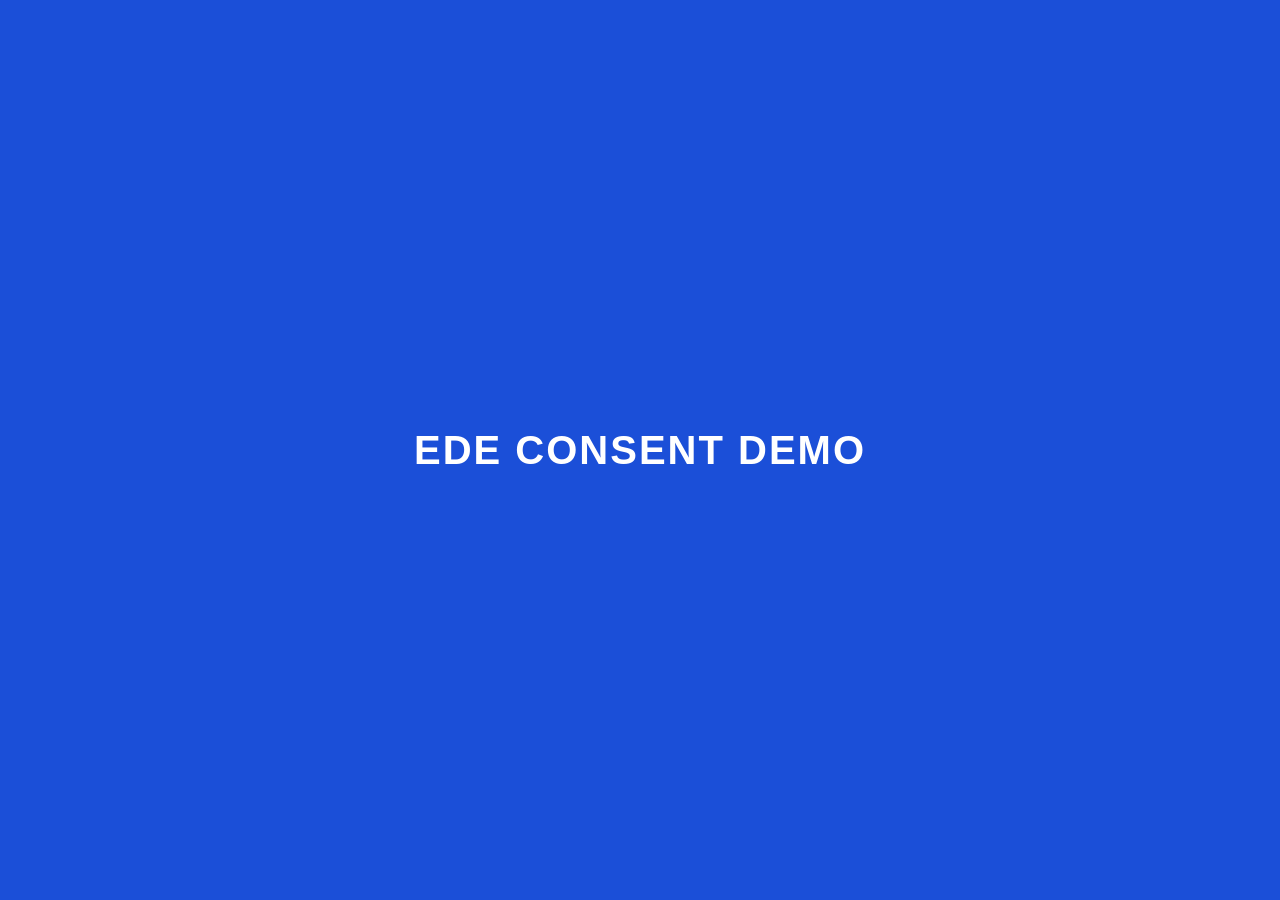
==== index.html @ 280b6920 "Email Demo APP" ====
<!DOCTYPE html>
<html lang="en">
<head>
  <meta charset="UTF-8" />
  <meta name="viewport" content="width=device-width, initial-scale=1.0" />
  <title>EDE Consent Demo</title>
  <link rel="stylesheet" href="styles.css" />
</head>
<body class="index-page">
  <h1 class="index-title">EDE CONSENT DEMO</h1>
</body>
</html>
---- styles.css ----
* {
  box-sizing: border-box;
  margin: 0;
  padding: 0;
}

body {
  font-family: -apple-system, BlinkMacSystemFont, 'Segoe UI', Roboto, sans-serif;
  background: #f0f2f5;
  color: #1a1a2e;
  min-height: 100vh;
}

/* ── Index page ── */
.index-page {
  display: flex;
  align-items: center;
  justify-content: center;
  min-height: 100vh;
  background: #1b4fd8;
}

.index-title {
  color: #fff;
  font-size: 2.5rem;
  font-weight: 700;
  letter-spacing: 0.05em;
  text-align: center;
}

/* ── Page header bar ── */
.page-header {
  background: #1b4fd8;
  padding: 20px 32px;
  display: flex;
  align-items: center;
  gap: 18px;
}

.header-icon-circle {
  width: 52px;
  height: 52px;
  background: rgba(255, 255, 255, 0.25);
  border-radius: 50%;
  display: flex;
  align-items: center;
  justify-content: center;
  flex-shrink: 0;
}

.header-icon-circle svg {
  width: 26px;
  height: 26px;
  fill: #fff;
}

.header-text h1 {
  color: #fff;
  font-size: 1.25rem;
  font-weight: 700;
  line-height: 1.3;
}

.header-text p {
  color: rgba(255, 255, 255, 0.85);
  font-size: 0.875rem;
  margin-top: 2px;
}

/* ── Main container ── */
.container {
  max-width: 1100px;
  margin: 28px auto;
  padding: 0 20px 40px;
  display: flex;
  flex-direction: column;
  gap: 20px;
}

/* ── Cards ── */
.card {
  background: #fff;
  border: 1px solid #e2e6ea;
  border-radius: 8px;
  padding: 24px;
}

.card-title {
  display: flex;
  align-items: center;
  gap: 10px;
  margin-bottom: 16px;
}

.card-title svg {
  width: 20px;
  height: 20px;
  fill: #1b4fd8;
  flex-shrink: 0;
}

.card-title h2 {
  font-size: 1rem;
  font-weight: 700;
  color: #1a1a2e;
}

/* ── Consent paragraph ── */
.consent-text {
  font-size: 0.9375rem;
  line-height: 1.65;
  color: #333;
}

.consent-text .client {
  color: #1b4fd8;
  font-weight: 700;
}

.consent-text .year {
  color: #1b4fd8;
  font-weight: 700;
}

/* ── Two-column layout ── */
.two-col {
  display: grid;
  grid-template-columns: 1fr 1fr;
  gap: 20px;
}

@media (max-width: 700px) {
  .two-col { grid-template-columns: 1fr; }
}

/* ── Details grid ── */
.details-grid {
  display: grid;
  grid-template-columns: repeat(auto-fill, minmax(140px, 1fr));
  gap: 20px 32px;
  margin-top: 8px;
}

.detail-item {
  display: flex;
  flex-direction: column;
  gap: 4px;
}

.detail-label {
  font-size: 0.75rem;
  font-weight: 600;
  color: #888;
  text-transform: uppercase;
  letter-spacing: 0.06em;
}

.detail-value {
  font-size: 0.9375rem;
  font-weight: 600;
  color: #1a1a2e;
}

/* ── Authorization notice box ── */
.notice-box {
  background: #fffbeb;
  border: 1px solid #f59e0b;
  border-radius: 6px;
  padding: 16px;
  display: flex;
  gap: 12px;
  align-items: flex-start;
  margin-top: 8px;
}

.notice-box svg {
  width: 20px;
  height: 20px;
  fill: #d97706;
  flex-shrink: 0;
  margin-top: 2px;
}

.notice-box h3 {
  font-size: 0.9rem;
  font-weight: 700;
  color: #92400e;
  margin-bottom: 4px;
}

.notice-box p {
  font-size: 0.875rem;
  color: #78350f;
  line-height: 1.5;
}

/* ── Action buttons ── */
.actions {
  display: flex;
  gap: 14px;
}

.btn-approve,
.btn-deny {
  display: flex;
  align-items: center;
  gap: 8px;
  padding: 12px 28px;
  font-size: 0.9375rem;
  font-weight: 600;
  border-radius: 6px;
  cursor: pointer;
  border: 2px solid transparent;
  transition: opacity 0.15s;
}

.btn-approve {
  background: #1b4fd8;
  color: #fff;
  border-color: #1b4fd8;
}

.btn-deny {
  background: #fff;
  color: #dc2626;
  border-color: #dc2626;
}

.btn-approve:hover { opacity: 0.88; }
.btn-deny:hover   { background: #fef2f2; }

.btn-approve svg,
.btn-deny svg {
  width: 16px;
  height: 16px;
}

.btn-approve svg { fill: #fff; }
.btn-deny svg   { fill: #dc2626; }

/* ── Modal overlay ── */
.modal-overlay {
  display: none;
  position: fixed;
  inset: 0;
  background: rgba(0, 0, 0, 0.45);
  z-index: 100;
  align-items: center;
  justify-content: center;
}

.modal-overlay.show { display: flex; }

.modal-box {
  background: #fff;
  border-radius: 10px;
  padding: 36px 40px;
  max-width: 420px;
  width: 90%;
  text-align: center;
  box-shadow: 0 8px 32px rgba(0,0,0,0.18);
}

.modal-icon {
  width: 56px;
  height: 56px;
  border-radius: 50%;
  display: flex;
  align-items: center;
  justify-content: center;
  margin: 0 auto 16px;
}

.modal-icon.approve { background: #dcfce7; }
.modal-icon.deny    { background: #fee2e2; }

.modal-icon svg { width: 28px; height: 28px; }
.modal-icon.approve svg { fill: #16a34a; }
.modal-icon.deny svg    { fill: #dc2626; }

.modal-box h2 {
  font-size: 1.15rem;
  font-weight: 700;
  color: #1a1a2e;
  margin-bottom: 8px;
}

.modal-box p {
  font-size: 0.9rem;
  color: #555;
  line-height: 1.6;
  margin-bottom: 24px;
}

.modal-close {
  background: #1b4fd8;
  color: #fff;
  border: none;
  border-radius: 6px;
  padding: 10px 28px;
  font-size: 0.9375rem;
  font-weight: 600;
  cursor: pointer;
}

.modal-close:hover { opacity: 0.88; }
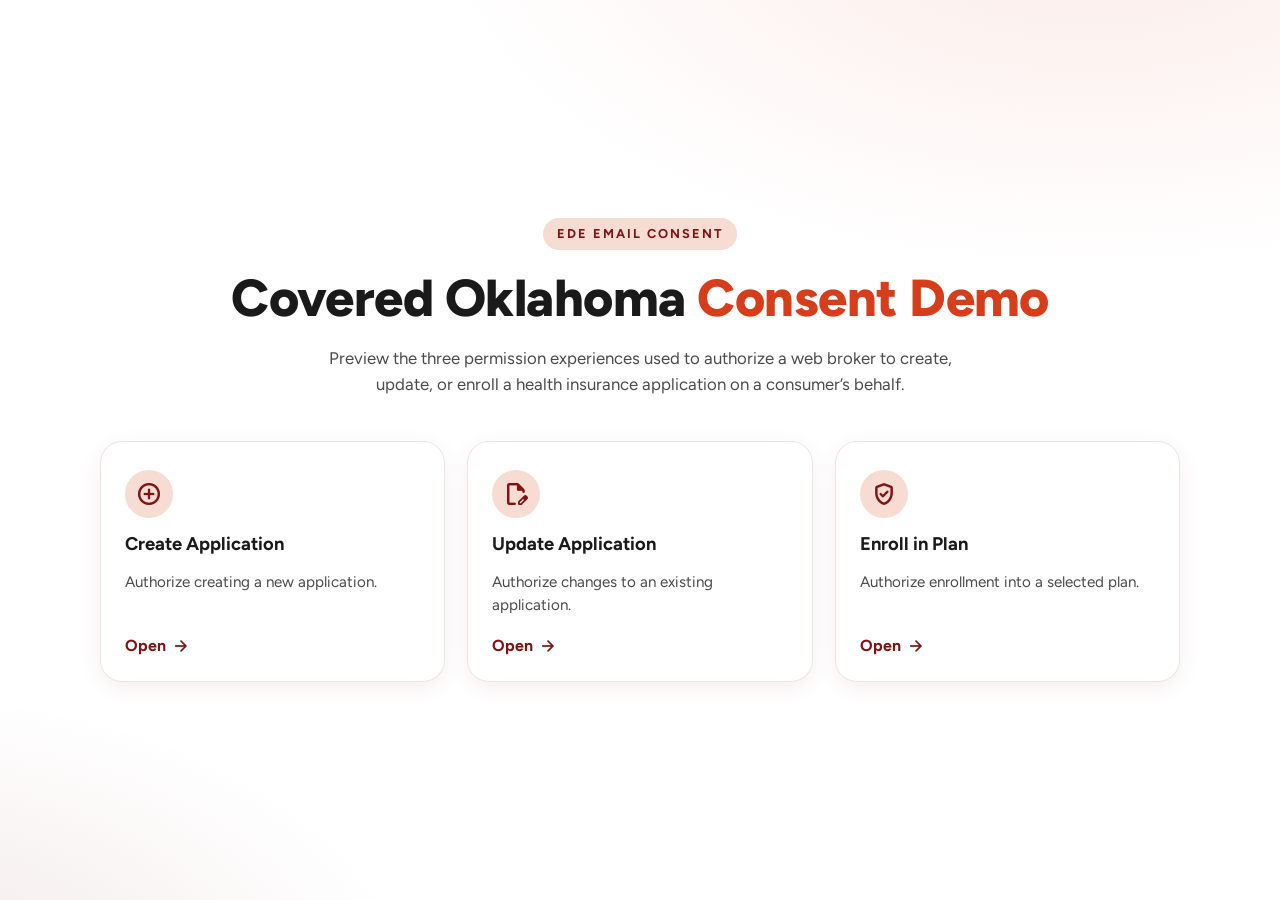
==== commit 86bea154: "changed look and feel" ====
--- a/index.html
+++ b/index.html
@@ -4,9 +4,62 @@
   <meta charset="UTF-8" />
   <meta name="viewport" content="width=device-width, initial-scale=1.0" />
   <title>EDE Consent Demo</title>
+  <link rel="preconnect" href="https://fonts.googleapis.com" />
+  <link rel="preconnect" href="https://fonts.gstatic.com" crossorigin />
+  <link
+    href="https://fonts.googleapis.com/css2?family=Figtree:wght@400;500;600;700;800&display=swap"
+    rel="stylesheet"
+  />
+  <link
+    href="https://fonts.googleapis.com/css2?family=Material+Symbols+Rounded:opsz,wght,FILL,GRAD@24,400,0,0"
+    rel="stylesheet"
+  />
   <link rel="stylesheet" href="styles.css" />
 </head>
 <body class="index-page">
-  <h1 class="index-title">EDE CONSENT DEMO</h1>
+  <main class="index-hero">
+    <span class="index-eyebrow">EDE Email Consent</span>
+    <h1 class="index-title">Covered Oklahoma <span class="index-accent">Consent Demo</span></h1>
+    <p class="index-sub">
+      Preview the three permission experiences used to authorize a web broker
+      to create, update, or enroll a health insurance application on a
+      consumer&rsquo;s behalf.
+    </p>
+    <nav class="index-grid" aria-label="Consent screens">
+      <a href="create/" class="index-card">
+        <span class="index-card__icon" aria-hidden="true">
+          <span class="material-symbols-rounded">add_circle</span>
+        </span>
+        <span class="index-card__title">Create Application</span>
+        <span class="index-card__desc">Authorize creating a new application.</span>
+        <span class="index-card__cta">
+          Open
+          <span class="material-symbols-rounded" aria-hidden="true">arrow_forward</span>
+        </span>
+      </a>
+      <a href="update/" class="index-card">
+        <span class="index-card__icon" aria-hidden="true">
+          <span class="material-symbols-rounded">edit_document</span>
+        </span>
+        <span class="index-card__title">Update Application</span>
+        <span class="index-card__desc">Authorize changes to an existing application.</span>
+        <span class="index-card__cta">
+          Open
+          <span class="material-symbols-rounded" aria-hidden="true">arrow_forward</span>
+        </span>
+      </a>
+      <a href="enroll/" class="index-card">
+        <span class="index-card__icon" aria-hidden="true">
+          <span class="material-symbols-rounded">verified_user</span>
+        </span>
+        <span class="index-card__title">Enroll in Plan</span>
+        <span class="index-card__desc">Authorize enrollment into a selected plan.</span>
+        <span class="index-card__cta">
+          Open
+          <span class="material-symbols-rounded" aria-hidden="true">arrow_forward</span>
+        </span>
+      </a>
+    </nav>
+  </main>
 </body>
 </html>
--- a/styles.css
+++ b/styles.css
@@ -1,46 +1,206 @@
+/* =========================================================
+   EDE Email Consent Demo — shared styles
+   Look & feel aligned with Covered Oklahoma landing page.
+   Font: Figtree | Icons: Material Symbols Rounded
+   ========================================================= */
+
+:root {
+  --color-bg: #ffffff;
+  --color-surface: #faf7f5;
+  --color-text: #1a1a1a;
+  --color-text-soft: #4a4a4a;
+  --color-muted: #767676;
+  --color-line: #e6e6e6;
+
+  --color-primary: #7e1414;
+  --color-primary-hover: #5f0f0f;
+  --color-primary-dark: #4d0c0c;
+  --color-accent: #d63d1a;
+  --color-accent-soft: #f6dcd2;
+  --color-accent-peach: #e8b894;
+
+  --color-notice-bg: #fff5ef;
+  --color-notice-border: #e8b894;
+  --color-notice-text: #6b2a10;
+  --color-notice-title: #7e1414;
+
+  --color-danger: #b91c1c;
+  --color-danger-hover: #fef2f2;
+
+  --radius-sm: 10px;
+  --radius: 16px;
+  --radius-lg: 22px;
+  --radius-pill: 999px;
+
+  --shadow-sm: 0 1px 2px rgba(0, 0, 0, 0.05);
+  --shadow-card: 0 6px 22px rgba(126, 20, 20, 0.07);
+  --shadow-md: 0 12px 32px rgba(0, 0, 0, 0.10);
+
+  --transition: 220ms ease;
+}
+
 * {
   box-sizing: border-box;
   margin: 0;
   padding: 0;
 }
 
-body {
-  font-family: -apple-system, BlinkMacSystemFont, 'Segoe UI', Roboto, sans-serif;
-  background: #f0f2f5;
-  color: #1a1a2e;
+html, body {
+  font-family: "Figtree", system-ui, -apple-system, "Segoe UI", Roboto, sans-serif;
+  background: var(--color-surface);
+  color: var(--color-text);
   min-height: 100vh;
-}
-
-/* ── Index page ── */
+  line-height: 1.55;
+  -webkit-font-smoothing: antialiased;
+}
+
+.material-symbols-rounded {
+  font-variation-settings: "FILL" 0, "wght" 500, "GRAD" 0, "opsz" 24;
+  vertical-align: middle;
+  line-height: 1;
+}
+
+/* =========================================================
+   Index / landing
+   ========================================================= */
 .index-page {
+  background:
+    radial-gradient(1100px 600px at 85% -10%, rgba(214, 61, 26, 0.10), transparent 60%),
+    radial-gradient(900px 500px at -10% 110%, rgba(126, 20, 20, 0.10), transparent 60%),
+    var(--color-bg);
+  min-height: 100vh;
   display: flex;
   align-items: center;
   justify-content: center;
-  min-height: 100vh;
-  background: #1b4fd8;
+  padding: 64px 24px;
+}
+
+.index-hero {
+  max-width: 1080px;
+  width: 100%;
+  text-align: center;
+}
+
+.index-eyebrow {
+  display: inline-block;
+  font-size: 0.8rem;
+  font-weight: 700;
+  letter-spacing: 0.16em;
+  text-transform: uppercase;
+  color: var(--color-primary);
+  background: var(--color-accent-soft);
+  padding: 6px 14px;
+  border-radius: var(--radius-pill);
+  margin-bottom: 20px;
 }
 
 .index-title {
-  color: #fff;
-  font-size: 2.5rem;
-  font-weight: 700;
-  letter-spacing: 0.05em;
-  text-align: center;
-}
-
-/* ── Page header bar ── */
+  font-size: clamp(2rem, 4.4vw, 3.25rem);
+  font-weight: 800;
+  line-height: 1.1;
+  letter-spacing: -0.01em;
+  color: var(--color-text);
+}
+
+.index-accent { color: var(--color-accent); }
+
+.index-sub {
+  margin: 18px auto 0;
+  max-width: 640px;
+  font-size: 1.05rem;
+  color: var(--color-text-soft);
+}
+
+.index-grid {
+  margin-top: 44px;
+  display: grid;
+  grid-template-columns: repeat(3, 1fr);
+  gap: 22px;
+}
+
+@media (max-width: 880px) {
+  .index-grid { grid-template-columns: 1fr; }
+}
+
+.index-card {
+  background: #fff;
+  border: 1px solid var(--color-line);
+  border-radius: var(--radius-lg);
+  padding: 28px 24px 22px;
+  text-decoration: none;
+  color: inherit;
+  display: flex;
+  flex-direction: column;
+  align-items: flex-start;
+  gap: 12px;
+  text-align: left;
+  box-shadow: var(--shadow-card);
+  transition: transform var(--transition), box-shadow var(--transition), border-color var(--transition);
+}
+
+.index-card:hover {
+  transform: translateY(-3px);
+  box-shadow: var(--shadow-md);
+  border-color: var(--color-accent-peach);
+}
+
+.index-card__icon {
+  width: 48px;
+  height: 48px;
+  border-radius: 50%;
+  background: var(--color-accent-soft);
+  color: var(--color-primary);
+  display: flex;
+  align-items: center;
+  justify-content: center;
+}
+.index-card__icon .material-symbols-rounded { font-size: 26px; }
+
+.index-card__title {
+  font-size: 1.15rem;
+  font-weight: 700;
+  color: var(--color-text);
+}
+
+.index-card__desc {
+  font-size: 0.95rem;
+  color: var(--color-text-soft);
+  flex-grow: 1;
+}
+
+.index-card__cta {
+  display: inline-flex;
+  align-items: center;
+  gap: 6px;
+  font-weight: 700;
+  color: var(--color-primary);
+  margin-top: 4px;
+}
+.index-card__cta .material-symbols-rounded {
+  font-size: 18px;
+  transition: transform var(--transition);
+}
+.index-card:hover .index-card__cta .material-symbols-rounded {
+  transform: translateX(3px);
+}
+
+/* =========================================================
+   Page header (consent screens)
+   ========================================================= */
 .page-header {
-  background: #1b4fd8;
-  padding: 20px 32px;
-  display: flex;
-  align-items: center;
-  gap: 18px;
+  background: linear-gradient(135deg, var(--color-primary) 0%, var(--color-primary-dark) 100%);
+  padding: 28px 32px;
+  display: flex;
+  align-items: center;
+  gap: 20px;
+  box-shadow: var(--shadow-card);
 }
 
 .header-icon-circle {
-  width: 52px;
-  height: 52px;
-  background: rgba(255, 255, 255, 0.25);
+  width: 56px;
+  height: 56px;
+  background: rgba(255, 255, 255, 0.18);
+  border: 1px solid rgba(255, 255, 255, 0.28);
   border-radius: 50%;
   display: flex;
   align-items: center;
@@ -56,178 +216,193 @@
 
 .header-text h1 {
   color: #fff;
-  font-size: 1.25rem;
-  font-weight: 700;
-  line-height: 1.3;
+  font-size: 1.4rem;
+  font-weight: 800;
+  line-height: 1.25;
+  letter-spacing: -0.005em;
 }
 
 .header-text p {
   color: rgba(255, 255, 255, 0.85);
-  font-size: 0.875rem;
-  margin-top: 2px;
-}
-
-/* ── Main container ── */
+  font-size: 0.9375rem;
+  margin-top: 4px;
+}
+
+/* =========================================================
+   Container & cards
+   ========================================================= */
 .container {
   max-width: 1100px;
-  margin: 28px auto;
-  padding: 0 20px 40px;
+  margin: 32px auto;
+  padding: 0 24px 48px;
   display: flex;
   flex-direction: column;
-  gap: 20px;
-}
-
-/* ── Cards ── */
+  gap: 22px;
+}
+
 .card {
   background: #fff;
-  border: 1px solid #e2e6ea;
-  border-radius: 8px;
-  padding: 24px;
+  border: 1px solid var(--color-line);
+  border-radius: var(--radius);
+  padding: 28px;
+  box-shadow: var(--shadow-card);
 }
 
 .card-title {
   display: flex;
   align-items: center;
-  gap: 10px;
-  margin-bottom: 16px;
+  gap: 12px;
+  margin-bottom: 18px;
 }
 
 .card-title svg {
-  width: 20px;
-  height: 20px;
-  fill: #1b4fd8;
+  width: 22px;
+  height: 22px;
+  fill: var(--color-primary);
   flex-shrink: 0;
 }
 
 .card-title h2 {
+  font-size: 1.05rem;
+  font-weight: 700;
+  color: var(--color-text);
+  letter-spacing: -0.005em;
+}
+
+/* Consent paragraph */
+.consent-text {
   font-size: 1rem;
-  font-weight: 700;
-  color: #1a1a2e;
-}
-
-/* ── Consent paragraph ── */
-.consent-text {
-  font-size: 0.9375rem;
-  line-height: 1.65;
-  color: #333;
-}
-
-.consent-text .client {
-  color: #1b4fd8;
-  font-weight: 700;
-}
-
+  line-height: 1.7;
+  color: var(--color-text-soft);
+}
+
+.consent-text .client,
 .consent-text .year {
-  color: #1b4fd8;
-  font-weight: 700;
-}
-
-/* ── Two-column layout ── */
+  color: var(--color-primary);
+  font-weight: 700;
+}
+
+/* Two-column layout */
 .two-col {
   display: grid;
   grid-template-columns: 1fr 1fr;
-  gap: 20px;
-}
-
-@media (max-width: 700px) {
+  gap: 22px;
+}
+
+@media (max-width: 760px) {
   .two-col { grid-template-columns: 1fr; }
 }
 
-/* ── Details grid ── */
+/* Details grid */
 .details-grid {
   display: grid;
-  grid-template-columns: repeat(auto-fill, minmax(140px, 1fr));
-  gap: 20px 32px;
+  grid-template-columns: repeat(auto-fill, minmax(150px, 1fr));
+  gap: 22px 32px;
   margin-top: 8px;
 }
 
 .detail-item {
   display: flex;
   flex-direction: column;
-  gap: 4px;
+  gap: 6px;
 }
 
 .detail-label {
-  font-size: 0.75rem;
-  font-weight: 600;
-  color: #888;
+  font-size: 0.72rem;
+  font-weight: 700;
+  color: var(--color-muted);
   text-transform: uppercase;
-  letter-spacing: 0.06em;
+  letter-spacing: 0.08em;
 }
 
 .detail-value {
-  font-size: 0.9375rem;
-  font-weight: 600;
-  color: #1a1a2e;
-}
-
-/* ── Authorization notice box ── */
+  font-size: 0.975rem;
+  font-weight: 700;
+  color: var(--color-text);
+}
+
+/* Authorization notice box */
 .notice-box {
-  background: #fffbeb;
-  border: 1px solid #f59e0b;
-  border-radius: 6px;
-  padding: 16px;
-  display: flex;
-  gap: 12px;
+  background: var(--color-notice-bg);
+  border: 1px solid var(--color-notice-border);
+  border-left: 4px solid var(--color-accent);
+  border-radius: var(--radius-sm);
+  padding: 18px;
+  display: flex;
+  gap: 14px;
   align-items: flex-start;
   margin-top: 8px;
 }
 
 .notice-box svg {
-  width: 20px;
-  height: 20px;
-  fill: #d97706;
+  width: 22px;
+  height: 22px;
+  fill: var(--color-accent);
   flex-shrink: 0;
   margin-top: 2px;
 }
 
 .notice-box h3 {
+  font-size: 0.95rem;
+  font-weight: 700;
+  color: var(--color-notice-title);
+  margin-bottom: 4px;
+}
+
+.notice-box p {
   font-size: 0.9rem;
-  font-weight: 700;
-  color: #92400e;
-  margin-bottom: 4px;
-}
-
-.notice-box p {
-  font-size: 0.875rem;
-  color: #78350f;
-  line-height: 1.5;
-}
-
-/* ── Action buttons ── */
+  color: var(--color-notice-text);
+  line-height: 1.6;
+}
+
+/* =========================================================
+   Action buttons
+   ========================================================= */
 .actions {
   display: flex;
   gap: 14px;
+  flex-wrap: wrap;
 }
 
 .btn-approve,
 .btn-deny {
-  display: flex;
-  align-items: center;
-  gap: 8px;
-  padding: 12px 28px;
-  font-size: 0.9375rem;
-  font-weight: 600;
-  border-radius: 6px;
+  display: inline-flex;
+  align-items: center;
+  gap: 10px;
+  padding: 0.85rem 1.85rem;
+  font: inherit;
+  font-size: 0.95rem;
+  font-weight: 700;
+  border-radius: var(--radius-pill);
   cursor: pointer;
   border: 2px solid transparent;
-  transition: opacity 0.15s;
+  transition: background var(--transition), color var(--transition),
+    border-color var(--transition), transform var(--transition), box-shadow var(--transition);
 }
 
 .btn-approve {
-  background: #1b4fd8;
+  background: var(--color-primary);
   color: #fff;
-  border-color: #1b4fd8;
+  border-color: var(--color-primary);
+}
+
+.btn-approve:hover {
+  background: var(--color-primary-hover);
+  border-color: var(--color-primary-hover);
+  transform: translateY(-1px);
+  box-shadow: var(--shadow-md);
 }
 
 .btn-deny {
   background: #fff;
-  color: #dc2626;
-  border-color: #dc2626;
-}
-
-.btn-approve:hover { opacity: 0.88; }
-.btn-deny:hover   { background: #fef2f2; }
+  color: var(--color-danger);
+  border-color: var(--color-danger);
+}
+
+.btn-deny:hover {
+  background: var(--color-danger-hover);
+  transform: translateY(-1px);
+}
 
 .btn-approve svg,
 .btn-deny svg {
@@ -236,14 +411,16 @@
 }
 
 .btn-approve svg { fill: #fff; }
-.btn-deny svg   { fill: #dc2626; }
-
-/* ── Modal overlay ── */
+.btn-deny svg   { fill: var(--color-danger); }
+
+/* =========================================================
+   Modal (kept for parity; not currently used)
+   ========================================================= */
 .modal-overlay {
   display: none;
   position: fixed;
   inset: 0;
-  background: rgba(0, 0, 0, 0.45);
+  background: rgba(26, 26, 26, 0.55);
   z-index: 100;
   align-items: center;
   justify-content: center;
@@ -253,54 +430,72 @@
 
 .modal-box {
   background: #fff;
-  border-radius: 10px;
-  padding: 36px 40px;
-  max-width: 420px;
+  border-radius: var(--radius-lg);
+  padding: 40px;
+  max-width: 440px;
   width: 90%;
   text-align: center;
-  box-shadow: 0 8px 32px rgba(0,0,0,0.18);
+  box-shadow: var(--shadow-md);
 }
 
 .modal-icon {
-  width: 56px;
-  height: 56px;
+  width: 64px;
+  height: 64px;
   border-radius: 50%;
   display: flex;
   align-items: center;
   justify-content: center;
-  margin: 0 auto 16px;
-}
-
-.modal-icon.approve { background: #dcfce7; }
+  margin: 0 auto 18px;
+}
+
+.modal-icon.approve { background: var(--color-accent-soft); }
 .modal-icon.deny    { background: #fee2e2; }
 
-.modal-icon svg { width: 28px; height: 28px; }
-.modal-icon.approve svg { fill: #16a34a; }
-.modal-icon.deny svg    { fill: #dc2626; }
+.modal-icon svg { width: 30px; height: 30px; }
+.modal-icon.approve svg { fill: var(--color-primary); }
+.modal-icon.deny svg    { fill: var(--color-danger); }
 
 .modal-box h2 {
-  font-size: 1.15rem;
-  font-weight: 700;
-  color: #1a1a2e;
+  font-size: 1.2rem;
+  font-weight: 800;
+  color: var(--color-text);
   margin-bottom: 8px;
 }
 
 .modal-box p {
-  font-size: 0.9rem;
-  color: #555;
+  font-size: 0.95rem;
+  color: var(--color-text-soft);
   line-height: 1.6;
   margin-bottom: 24px;
 }
 
 .modal-close {
-  background: #1b4fd8;
+  background: var(--color-primary);
   color: #fff;
   border: none;
-  border-radius: 6px;
-  padding: 10px 28px;
-  font-size: 0.9375rem;
-  font-weight: 600;
+  border-radius: var(--radius-pill);
+  padding: 0.75rem 1.85rem;
+  font: inherit;
+  font-size: 0.95rem;
+  font-weight: 700;
   cursor: pointer;
-}
-
-.modal-close:hover { opacity: 0.88; }
+  transition: background var(--transition), transform var(--transition);
+}
+
+.modal-close:hover {
+  background: var(--color-primary-hover);
+  transform: translateY(-1px);
+}
+
+/* =========================================================
+   Mobile tweaks
+   ========================================================= */
+@media (max-width: 560px) {
+  .page-header { padding: 22px 20px; gap: 14px; }
+  .header-icon-circle { width: 48px; height: 48px; }
+  .header-text h1 { font-size: 1.15rem; }
+  .header-text p { font-size: 0.85rem; }
+  .card { padding: 22px; }
+  .actions { flex-direction: column; }
+  .btn-approve, .btn-deny { width: 100%; justify-content: center; }
+}
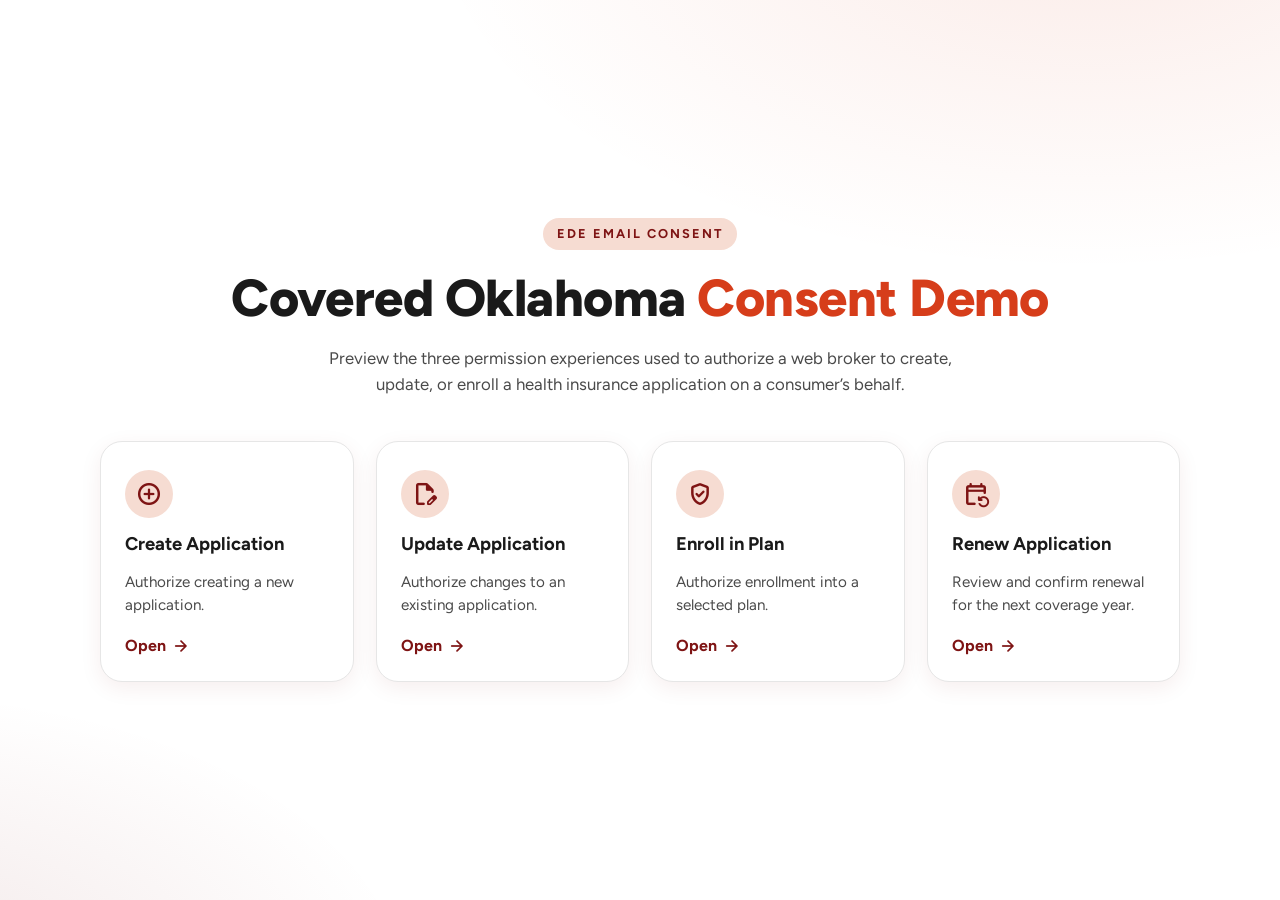
==== commit 32b25896: "reniew screen" ====
--- a/index.html
+++ b/index.html
@@ -59,6 +59,17 @@
           <span class="material-symbols-rounded" aria-hidden="true">arrow_forward</span>
         </span>
       </a>
+      <a href="renew/" class="index-card">
+        <span class="index-card__icon" aria-hidden="true">
+          <span class="material-symbols-rounded">event_repeat</span>
+        </span>
+        <span class="index-card__title">Renew Application</span>
+        <span class="index-card__desc">Review and confirm renewal for the next coverage year.</span>
+        <span class="index-card__cta">
+          Open
+          <span class="material-symbols-rounded" aria-hidden="true">arrow_forward</span>
+        </span>
+      </a>
     </nav>
   </main>
 </body>
--- a/styles.css
+++ b/styles.css
@@ -6,7 +6,7 @@
 
 :root {
   --color-bg: #ffffff;
-  --color-surface: #faf7f5;
+  --color-surface: #ffffff;
   --color-text: #1a1a1a;
   --color-text-soft: #4a4a4a;
   --color-muted: #767676;
@@ -114,7 +114,7 @@
 .index-grid {
   margin-top: 44px;
   display: grid;
-  grid-template-columns: repeat(3, 1fr);
+  grid-template-columns: repeat(auto-fit, minmax(230px, 1fr));
   gap: 22px;
 }
 
@@ -188,18 +188,19 @@
    Page header (consent screens)
    ========================================================= */
 .page-header {
-  background: linear-gradient(135deg, var(--color-primary) 0%, var(--color-primary-dark) 100%);
-  padding: 28px 32px;
+  background: white;
+  padding: 20px 32px;
   display: flex;
   align-items: center;
   gap: 20px;
   box-shadow: var(--shadow-card);
+   border-radius: var(--radius);
 }
 
 .header-icon-circle {
   width: 56px;
   height: 56px;
-  background: rgba(255, 255, 255, 0.18);
+  background: var(--color-primary);
   border: 1px solid rgba(255, 255, 255, 0.28);
   border-radius: 50%;
   display: flex;
@@ -215,7 +216,7 @@
 }
 
 .header-text h1 {
-  color: #fff;
+  color :#1a1a1a;
   font-size: 1.4rem;
   font-weight: 800;
   line-height: 1.25;
@@ -223,7 +224,7 @@
 }
 
 .header-text p {
-  color: rgba(255, 255, 255, 0.85);
+  color: #1a1a1a;
   font-size: 0.9375rem;
   margin-top: 4px;
 }
@@ -369,11 +370,11 @@
   display: inline-flex;
   align-items: center;
   gap: 10px;
-  padding: 0.85rem 1.85rem;
+  padding: 0.5rem 2rem;
   font: inherit;
   font-size: 0.95rem;
   font-weight: 700;
-  border-radius: var(--radius-pill);
+  border-radius: var(--radius);
   cursor: pointer;
   border: 2px solid transparent;
   transition: background var(--transition), color var(--transition),
@@ -499,3 +500,522 @@
   .actions { flex-direction: column; }
   .btn-approve, .btn-deny { width: 100%; justify-content: center; }
 }
+
+/* =========================================================
+   Create page screenshot alignment
+   ========================================================= */
+.create-page {
+  background: #eef0f3;
+}
+
+html:has(body.create-page) {
+  background: #eef0f3;
+}
+
+.create-page .container {
+  max-width: none;
+  margin: 0;
+  padding: 32px;
+  gap: 34px;
+}
+
+.create-page .page-header {
+  background: #f6f7f9;
+  border: 1px solid #d4d7dc;
+  border-radius: 14px;
+  box-shadow: 0 2px 10px rgba(22, 26, 34, 0.08);
+  padding: 18px 28px;
+}
+
+.create-page .header-icon-circle {
+  width: 62px;
+  height: 62px;
+  background: #eceff3;
+  border: 1px solid #dbe0e7;
+}
+
+.create-page .header-icon-circle svg {
+  fill: #8a0d12;
+}
+
+.create-page .header-text h1 {
+  color: #0f2748;
+}
+
+.create-page .header-text p {
+  margin-top: 2px;
+  color: #51627b;
+}
+
+.create-page .card {
+  border: 1px solid #c7ccd3;
+  background: #f5f6f8;
+  box-shadow: none;
+  border-radius: 14px;
+  padding: 0;
+}
+
+.create-page .card-title {
+  margin: 0;
+  padding: 18px 34px;
+  background: #eceef1;
+  border-bottom: 1px solid #d2d7de;
+}
+
+.create-page .card-title h2 {
+  font-weight: 700;
+  color: #112b4e;
+}
+
+.create-page .card-title svg {
+  width: 30px;
+  height: 30px;
+  fill: #8a0d12;
+}
+
+.create-page .card-content {
+  padding: 32px 34px 34px;
+}
+
+.create-page .consent-text {
+  color: #1f3353;
+  line-height: 1.62;
+}
+
+.create-page .consent-text .client,
+.create-page .consent-text .year {
+  color: #020b1c;
+}
+
+.create-page .two-col {
+  gap: 36px;
+  align-items: stretch;
+}
+
+.create-page .details-grid {
+  margin-top: 0;
+  grid-template-columns: minmax(240px, 1fr) minmax(220px, 1fr);
+  row-gap: 30px;
+  column-gap: 48px;
+}
+
+.create-page .detail-label {
+  font-weight: 500;
+  letter-spacing: 0.08em;
+  color: #5f7089;
+}
+
+.create-page .detail-value {
+  font-weight: 600;
+  color: #112a4e;
+}
+
+.create-page .notice-box {
+  margin-top: 4px;
+  border: 1px solid #e4bf51;
+  border-left: 1px solid #e4bf51;
+  background: #f7efc9;
+  border-radius: 14px;
+  padding: 24px;
+  gap: 16px;
+}
+
+.create-page .notice-box svg {
+  fill: #ec9f0f;
+  width: 36px;
+  height: 36px;
+  margin-top: 0;
+}
+
+.create-page .notice-box h3 {
+  font-weight: 700;
+  color: #152646;
+  margin-bottom: 6px;
+}
+
+.create-page .notice-box p {
+  color: #132745;
+  line-height: 1.5;
+}
+
+.create-page .actions {
+  gap: 18px;
+}
+
+.create-page .btn-approve,
+.create-page .btn-deny {
+  min-width: 200px;
+  border-radius: 14px;
+}
+
+.create-page .btn-approve {
+  background: #8f090d;
+  border-color: #8f090d;
+}
+
+.create-page .btn-approve:hover {
+  background: #74070a;
+  border-color: #74070a;
+  box-shadow: none;
+}
+
+.create-page .btn-approve svg,
+.create-page .btn-deny svg {
+  width: 24px;
+  height: 24px;
+}
+
+.create-page .btn-approve svg {
+  background: #fff;
+  border-radius: 50%;
+  fill: #8f090d;
+  padding: 2px;
+}
+
+.create-page .btn-deny {
+  background: #f5f6f8;
+  border-color: #e12727;
+  color: #e12727;
+}
+
+.create-page .btn-deny:hover {
+  background: #fff;
+  box-shadow: none;
+}
+
+.create-page .btn-deny svg {
+  fill: #e12727;
+}
+
+@media (max-width: 980px) {
+  .create-page .container {
+    margin: 0;
+    padding: 16px;
+    gap: 20px;
+  }
+
+  .create-page .card-title {
+    padding: 16px 20px;
+  }
+
+  .create-page .card-content {
+    padding: 20px;
+  }
+
+  .create-page .two-col {
+    grid-template-columns: 1fr;
+    gap: 20px;
+  }
+
+  .create-page .details-grid {
+    grid-template-columns: 1fr;
+    gap: 20px;
+  }
+
+  .create-page .actions {
+    flex-direction: column;
+  }
+
+  .create-page .btn-approve,
+  .create-page .btn-deny {
+    width: 100%;
+  }
+}
+
+/* =========================================================
+   Renewal review screen
+   Accessed via an email link when an application is
+   available for renewal. Simpler than the full portal.
+   ========================================================= */
+.renew-page {
+  background:
+    radial-gradient(1100px 600px at 85% -10%, rgba(214, 61, 26, 0.08), transparent 60%),
+    radial-gradient(900px 500px at -10% 110%, rgba(126, 20, 20, 0.08), transparent 60%),
+    var(--color-bg);
+}
+
+html:has(body.renew-page) {
+  background: var(--color-bg);
+}
+
+.renew-page .container {
+  max-width: 780px;
+}
+
+/* Renewal period pill in the header */
+.renew-eyebrow {
+  display: inline-flex;
+  align-items: center;
+  gap: 6px;
+  font-size: 0.72rem;
+  font-weight: 700;
+  letter-spacing: 0.12em;
+  text-transform: uppercase;
+  color: var(--color-primary);
+  background: var(--color-accent-soft);
+  padding: 5px 12px;
+  border-radius: var(--radius-pill);
+  margin-bottom: 10px;
+}
+
+.renew-eyebrow .material-symbols-rounded { font-size: 16px; }
+
+/* Intro message card */
+.renew-intro .card-content p {
+  font-size: 1rem;
+  line-height: 1.7;
+  color: var(--color-text-soft);
+}
+
+.renew-intro .card-content p .name { color: var(--color-primary); font-weight: 700; }
+
+/* Members list */
+.member-list {
+  display: flex;
+  flex-direction: column;
+  gap: 12px;
+  margin-top: 8px;
+}
+
+.member-row {
+  display: flex;
+  align-items: center;
+  justify-content: space-between;
+  gap: 14px;
+  padding: 14px 16px;
+  border: 1px solid var(--color-line);
+  border-radius: var(--radius-sm);
+  background: #fff;
+}
+
+.member-identity {
+  display: flex;
+  align-items: center;
+  gap: 12px;
+  min-width: 0;
+}
+
+.member-avatar {
+  width: 38px;
+  height: 38px;
+  border-radius: 50%;
+  background: var(--color-accent-soft);
+  color: var(--color-primary);
+  display: flex;
+  align-items: center;
+  justify-content: center;
+  flex-shrink: 0;
+  font-weight: 800;
+  font-size: 0.9rem;
+}
+
+.member-name {
+  font-weight: 700;
+  color: var(--color-text);
+  font-size: 0.975rem;
+}
+
+.member-relation {
+  font-size: 0.8rem;
+  color: var(--color-muted);
+}
+
+/* Eligibility badge */
+.badge {
+  display: inline-flex;
+  align-items: center;
+  gap: 6px;
+  font-size: 0.8rem;
+  font-weight: 700;
+  padding: 5px 12px;
+  border-radius: var(--radius-pill);
+  white-space: nowrap;
+}
+
+.badge .material-symbols-rounded { font-size: 16px; }
+
+.badge--eligible {
+  color: #15803d;
+  background: #dcfce7;
+}
+
+.badge--ineligible {
+  color: var(--color-danger);
+  background: #fee2e2;
+}
+
+.badge--pending {
+  color: #92400e;
+  background: #fef3c7;
+}
+
+/* Selected plan card */
+.plan-card {
+  display: flex;
+  align-items: center;
+  gap: 16px;
+  padding: 18px;
+  border: 1px solid var(--color-line);
+  border-left: 4px solid var(--color-primary);
+  border-radius: var(--radius-sm);
+  background: #fff;
+  margin-top: 8px;
+}
+
+.plan-icon {
+  width: 46px;
+  height: 46px;
+  border-radius: 12px;
+  background: var(--color-accent-soft);
+  color: var(--color-primary);
+  display: flex;
+  align-items: center;
+  justify-content: center;
+  flex-shrink: 0;
+}
+
+.plan-icon .material-symbols-rounded { font-size: 26px; }
+
+.plan-info { min-width: 0; }
+
+.plan-name {
+  font-size: 1.05rem;
+  font-weight: 800;
+  color: var(--color-text);
+}
+
+.plan-meta {
+  font-size: 0.875rem;
+  color: var(--color-text-soft);
+  margin-top: 2px;
+}
+
+.plan-premium {
+  margin-left: auto;
+  text-align: right;
+  flex-shrink: 0;
+}
+
+.plan-premium strong {
+  display: block;
+  font-size: 1.15rem;
+  font-weight: 800;
+  color: var(--color-primary);
+}
+
+.plan-premium span {
+  font-size: 0.75rem;
+  color: var(--color-muted);
+  text-transform: uppercase;
+  letter-spacing: 0.06em;
+}
+
+/* Channel note (email vs portal) */
+.channel-note {
+  display: flex;
+  align-items: flex-start;
+  gap: 10px;
+  font-size: 0.875rem;
+  color: var(--color-text-soft);
+  background: #f7f8fa;
+  border: 1px solid var(--color-line);
+  border-radius: var(--radius-sm);
+  padding: 14px 16px;
+  line-height: 1.55;
+}
+
+.channel-note .material-symbols-rounded {
+  font-size: 20px;
+  color: var(--color-primary);
+  flex-shrink: 0;
+}
+
+/* Primary actions row */
+.renew-actions {
+  display: flex;
+  gap: 14px;
+  flex-wrap: wrap;
+}
+
+.renew-actions .btn-approve,
+.renew-actions .btn-deny {
+  flex: 1 1 220px;
+  justify-content: center;
+}
+
+/* State containers (loading / error / empty / success) */
+.state-panel {
+  text-align: center;
+  padding: 56px 32px;
+  display: flex;
+  flex-direction: column;
+  align-items: center;
+  gap: 14px;
+}
+
+.state-panel h2 {
+  font-size: 1.35rem;
+  font-weight: 800;
+  color: var(--color-text);
+  letter-spacing: -0.01em;
+}
+
+.state-panel p {
+  max-width: 460px;
+  font-size: 0.975rem;
+  color: var(--color-text-soft);
+  line-height: 1.65;
+}
+
+.state-icon {
+  width: 72px;
+  height: 72px;
+  border-radius: 50%;
+  background: var(--color-accent-soft);
+  color: var(--color-primary);
+  display: flex;
+  align-items: center;
+  justify-content: center;
+}
+
+.state-icon .material-symbols-rounded { font-size: 38px; }
+
+.state-icon--error { background: #fee2e2; color: var(--color-danger); }
+.state-icon--success { background: #dcfce7; color: #15803d; }
+
+.spinner {
+  width: 52px;
+  height: 52px;
+  border-radius: 50%;
+  border: 5px solid var(--color-accent-soft);
+  border-top-color: var(--color-primary);
+  animation: spin 0.8s linear infinite;
+}
+
+@keyframes spin {
+  to { transform: rotate(360deg); }
+}
+
+@media (prefers-reduced-motion: reduce) {
+  .spinner { animation-duration: 2.4s; }
+}
+
+.hidden { display: none !important; }
+
+/* Focus visibility for accessibility */
+.renew-page a:focus-visible,
+.renew-page button:focus-visible {
+  outline: 3px solid var(--color-accent);
+  outline-offset: 2px;
+}
+
+@media (max-width: 560px) {
+  .renew-actions { flex-direction: column; }
+  .renew-actions .btn-approve,
+  .renew-actions .btn-deny { width: 100%; }
+
+  .member-row { flex-wrap: wrap; }
+
+  .plan-card { flex-wrap: wrap; }
+  .plan-premium { margin-left: 0; text-align: left; }
+}
